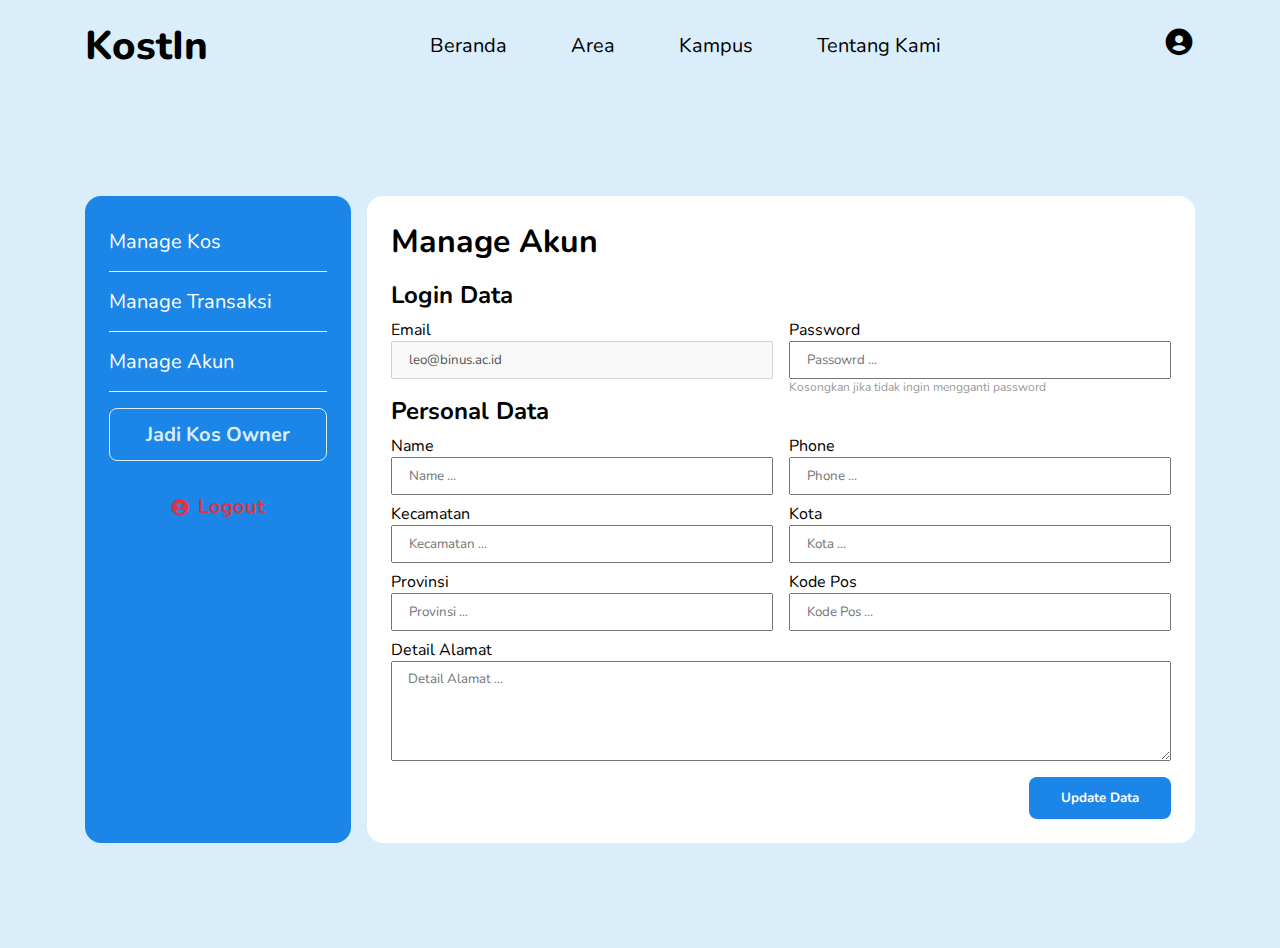
==== FE/manage-akun.html @ ce559eed "Update Manage Akun Page" ====
<!DOCTYPE html>
<html lang="en">
<head>
    <meta charset="UTF-8">
    <meta http-equiv="X-UA-Compatible" content="IE=edge">
    <meta name="viewport" content="width=device-width, initial-scale=1.0">
    <title>KostIn - Penyedia Kos Mahasiswa</title>
    <!-- Css Link -->
    <link rel="stylesheet" href="../public/assets/css/grid.css">
    <link rel="stylesheet" href="../public/assets/css/style.css">
    <link rel="stylesheet" href="../public/assets/css/akun.css">
    <!-- Extention Link -->
    <!-- Boxicons -->
    <link href='https://unpkg.com/boxicons@2.1.2/css/boxicons.min.css' rel='stylesheet'> 
    <!-- Datatables -->
    <script src="https://code.jquery.com/jquery-3.5.1.js"></script>
    <link rel="stylesheet" href="https://cdn.datatables.net/1.12.0/css/jquery.dataTables.min.css">
    <script src="https://cdn.datatables.net/1.12.0/js/jquery.dataTables.min.js"></script>
</head>
<body>
    <div class="wrapper">
        <div class="blue-background">
            <header>
                <div class="container">
                    <nav>
                        <div class="logo">
                            <span>KostIn</span>
                        </div>
                        <ul>
                            <li><a href="#">Beranda</a></li>
                            <li><a href="#">Area</a></li>
                            <li><a href="#">Kampus</a></li>
                            <li><a href="#">Tentang Kami</a></li>
                        </ul>
                        <!-- Without Login -->
                        <!-- <div class="btn-header">
                            <a href="#">Masuk</a>
                        </div> -->
                        <!-- With Login -->
                        <div class="btn-akun">
                            <a href="#"><i class='bx bxs-user-circle'></i></a>
                        </div>
                    </nav>
                </div>
             </header>
             <section class="bg-banner">
                <div class="container">
                    <div class="row with-gap">
                        <div class="col-xl-3 col-lg-3 col-md-12 no-padding">
                            <div class="akun-nav">
                                <ul>
                                    <li><a href="#">Manage Kos</a></li>
                                    <li><a href="#">Manage Transaksi</a></li>
                                    <li><a href="#">Manage Akun</a></li>
                                    <li><a href="#" class="kos-owner">Jadi Kos Owner</a></li>
                                    <li><a href="#" class="logout"><i class='bx bxs-user-circle'></i> Logout</a></li>
                                </ul>
                            </div>
                        </div>
                        <div class="col-xl-9 col-lg-9 col-md-12 no-padding">
                            <div class="akun-layer">
                                <div class="layer-title">
                                    <h1>Manage Akun</h1>
                                </div>
                                <div class="layer-form">
                                    <form action="">
                                        <div class="row">
                                            <div class="col-xl-12 col-lg-12 no-padding">
                                                <h2>Login Data</h2>
                                            </div>
                                            <div class="col-xl-6 col-lg-6 col-md-12 no-padding">
                                                <label for="form-email">Email</label>
                                                <input type="email" placeholder="Email ..." value="leo@binus.ac.id" disabled id="form-email" name="form-email">
                                            </div>
                                            <div class="col-xl-6 col-lg-6 col-md-12 no-padding">
                                                <label for="form-password">Password</label>
                                                <input type="password" placeholder="Passowrd ..." id="form-password" name="form-password">
                                                <div class="form-desc">
                                                    <span>Kosongkan jika tidak ingin mengganti password</span>
                                                </div>
                                            </div>
                                            <div class="col-xl-12 col-lg-12 no-padding">
                                                <h2>Personal Data</h2>
                                            </div>
                                            <div class="col-xl-6 col-lg-6 col-md-12 no-padding">
                                                <label for="form-name">Name</label>
                                                <input type="text" placeholder="Name ..." id="form-name" name="form-name">
                                            </div>
                                            <div class="col-xl-6 col-lg-6 col-md-12 no-padding">
                                                <label for="form-phone">Phone</label>
                                                <input type="text" placeholder="Phone ..." id="form-phone" name="form-phone">
                                            </div>
                                            <div class="col-xl-6 col-lg-6 col-md-12 no-padding">
                                                <label for="form-kecamatan">Kecamatan</label>
                                                <input type="text" placeholder="Kecamatan ..." id="form-kecamatan" name="form-kecamatan">
                                            </div>
                                            <div class="col-xl-6 col-lg-6 col-md-12 no-padding">
                                                <label for="form-kota">Kota</label>
                                                <input type="text" placeholder="Kota ..." id="form-kota" name="form-kota">
                                            </div>
                                            <div class="col-xl-6 col-lg-6 col-md-12 no-padding">
                                                <label for="form-provinsi">Provinsi</label>
                                                <input type="text" placeholder="Provinsi ..." id="form-provinsi" name="form-provinsi">
                                            </div>
                                            <div class="col-xl-6 col-lg-6 col-md-12 no-padding">
                                                <label for="form-kode-pos">Kode Pos</label>
                                                <input type="text" placeholder="Kode Pos ..." id="form-kode-pos" name="form-kode-pos">
                                            </div>
                                            <div class="col-xl-12 col-lg-12 no-padding">
                                                <label for="form-detail-alamat">Detail Alamat</label>
                                                <textarea name="form-detail-alamat" id="form-detail-alamat" placeholder="Detail Alamat ..."></textarea>
                                            </div>
                                            <div class="col-xl-12 col-lg-12 no-padding">
                                                <div class="form-button">
                                                    <button>Update Data</button>
                                                </div>
                                            </div>
                                        </div>
                                    </form>
                                </div>
                            </div>
                        </div>
                    </div>
                </div>
             </section>
        </div>
    </div>
    <script>
        $(document).ready(function () {
            $('#datatables').DataTable();
        });
    </script>
</body>
</html>
---- public/assets/css/grid.css ----
.container {
    width: 1140px;
    margin: auto;
    padding: 0 15px;
}

.row {
    display: grid;
    grid-template-columns: repeat(12, 1fr);
    width: 100%;
    /* height: 100%; */
    padding: 0 -15px;
}

[class*='col-']{
    padding: 0 15px;
}

@media(min-width: 1200px){
    .container { width: 1140px; }
    .col-xl-1 { grid-column: 1 span; }
    .col-xl-2 { grid-column: 2 span; }
    .col-xl-3 { grid-column: 3 span; }
    .col-xl-4 { grid-column: 4 span; }
    .col-xl-5 { grid-column: 5 span; }
    .col-xl-6 { grid-column: 6 span; }
    .col-xl-7 { grid-column: 7 span; }
    .col-xl-8 { grid-column: 8 span; }
    .col-xl-9 { grid-column: 9 span; }
    .col-xl-10 { grid-column: 10 span; }
    .col-xl-11 { grid-column: 11 span; }
    .col-xl-12 { grid-column: 12 span; }
}

@media(max-width: 1200px){
    .container { width: 960px; }
    .col-lg-1 { grid-column: 1 span; }
    .col-lg-2 { grid-column: 2 span; }
    .col-lg-3 { grid-column: 3 span; }
    .col-lg-4 { grid-column: 4 span; }
    .col-lg-5 { grid-column: 5 span; }
    .col-lg-6 { grid-column: 6 span; }
    .col-lg-7 { grid-column: 7 span; }
    .col-lg-8 { grid-column: 8 span; }
    .col-lg-9 { grid-column: 9 span; }
    .col-lg-10 { grid-column: 10 span; }
    .col-lg-11 { grid-column: 11 span; }
    .col-lg-12 { grid-column: 12 span; }
}

@media(max-width: 992px){
    .container { width: 720px; }
    .col-md-1 { grid-column: 1 span; }
    .col-md-2 { grid-column: 2 span; }
    .col-md-3 { grid-column: 3 span; }
    .col-md-4 { grid-column: 4 span; }
    .col-md-5 { grid-column: 5 span; }
    .col-md-6 { grid-column: 6 span; }
    .col-md-7 { grid-column: 7 span; }
    .col-md-8 { grid-column: 8 span; }
    .col-md-9 { grid-column: 9 span; }
    .col-md-10 { grid-column: 10 span; }
    .col-md-11 { grid-column: 11 span; }
    .col-md-12 { grid-column: 12 span; }
}

@media(max-width: 768px){
    .container { width: 540px; }
    .col-sm-1 { grid-column: 1 span; }
    .col-sm-2 { grid-column: 2 span; }
    .col-sm-3 { grid-column: 3 span; }
    .col-sm-4 { grid-column: 4 span; }
    .col-sm-5 { grid-column: 5 span; }
    .col-sm-6 { grid-column: 6 span; }
    .col-sm-7 { grid-column: 7 span; }
    .col-sm-8 { grid-column: 8 span; }
    .col-sm-9 { grid-column: 9 span; }
    .col-sm-10 { grid-column: 10 span; }
    .col-sm-11 { grid-column: 11 span; }
    .col-sm-12 { grid-column: 12 span; }
}

@media(max-width: 576px){
    .container { width: 100%; }
    .col-xs-1 { grid-column: 1 span; }
    .col-xs-2 { grid-column: 2 span; }
    .col-xs-3 { grid-column: 3 span; }
    .col-xs-4 { grid-column: 4 span; }
    .col-xs-5 { grid-column: 5 span; }
    .col-xs-6 { grid-column: 6 span; }
    .col-xs-7 { grid-column: 7 span; }
    .col-xs-8 { grid-column: 8 span; }
    .col-xs-9 { grid-column: 9 span; }
    .col-xs-10 { grid-column: 10 span; }
    .col-xs-11 { grid-column: 11 span; }
    .col-xs-12 { grid-column: 12 span; }
}
---- public/assets/css/style.css ----
@import url('https://fonts.googleapis.com/css2?family=Nunito:ital,wght@0,200;0,300;0,400;0,500;0,600;0,700;0,800;0,900;1,200;1,300;1,400;1,500;1,600;1,700;1,800;1,900&display=swap');

:root {
    --primary-color: #D9EDFB;
    --secondary-color: #1C85E8;
}

* {
    margin: 0;
    padding: 0;
    box-sizing: border-box;
    font-family: Nunito;
}

/* Utils */
.blue-background {
    background-color: var(--primary-color);
}

.w-100 {
    width: 100% !important;
}

.no-padding {
    padding: 0 !important;
}

.with-gap {
    gap: 1rem;
}

/* Header */
nav {
    display: flex;
    justify-content: space-between;
    align-items: center;
    width: 100%;
    padding: 1rem 0;
}

.logo span {
    font-size: 2.5em;
    font-weight: 800;
}

nav ul {
    display: flex;
    list-style: none;
}

nav ul li a {
    padding: 1rem 2rem;
    color: #000;
    font-size: 1.25em;
    display: block;
    text-decoration: none;
}

.btn-header a {
    padding: .75rem 2rem;
    background-color: var(--secondary-color);
    border-radius: 1rem;
    color: #fff;
    font-weight: bold;
    font-size: 1.25em;
    text-decoration: none;
}

.btn-akun a {
    font-size: 2em;
    color: #000;
}

/* Footer */
footer {
    background-color: #1f1f1f;
    padding: 2rem 0;
    color: #fff;
}

.footer-info h2 {
    font-size: 3.5em;
}

.footer-info p {
    width: 90%;
    color: #999;
    line-height: 1.7;
}

.footer-section h3 {
    font-size: 1.5em;
    margin-bottom: 1.5rem;
}

.footer-section ul {
    margin-left: 1rem;
}

.footer-section ul li a {
    text-decoration: none;
    color: #ececec;
    display: block;
    padding: .25rem 0;
}

.footer-sosmed {
    display: flex;
}

.footer-section i {
    font-size: 2em;
    display: block;
    margin-right: 1rem;
}

footer hr {
    height: 0;
    border: 1px solid #333;
    margin-top: 2rem;
}

.footer-copyright {
    display: flex;
    justify-content: space-between;
    align-items: center;
    padding: 1rem 15px 0;
}

.footer-copyright span {
    color: #999;
}

.footer-logo {
    font-size: 1.25em;
    color: #fff !important;
    font-weight: bold;
}
---- public/assets/css/akun.css ----
/* header {
    position: fixed;
    width: 100%;
} */

/* Banner */
.bg-banner {
    min-height: calc(100vh - 75px + 2rem);
    display: flex;
    justify-content: center;
    align-items: center;
}

.akun-nav {
    background-color: var(--secondary-color);
    min-height: 70vh;
    height: 100%;
    border-radius: 1rem;
    padding: 1rem 1.5rem;
    display: flex;
    flex-direction: column;
    justify-content: space-between;
}

.akun-nav ul {
    list-style: none;
}

.akun-nav ul li a {
    display: block;
    padding: 1rem 0;
    border-bottom: 1px solid #fff;
    color: #fff;
    text-decoration: none;
    font-size: 1.25em;
}

.akun-nav ul li a.kos-owner {
    color: var(--primary-color);
    /* background-color: var(--primary-color); */
    margin-top: 1rem;
    border: 1px solid var(--primary-color);
    text-align: center;
    font-weight: bold;
    padding: .75rem 0;
    border-radius: .5rem;
}

.akun-nav ul li a.logout {
    color: #dc3545;
    border: 0;
    /* text-align: center; */
    font-weight: bold;
    margin-top: 1rem;
    display: flex;
    justify-content: center;
    align-items: center;
    gap: .5rem;
}

.akun-layer {
    background-color: #fff;
    min-height: 70vh;
    border-radius: 1rem;
    padding: 1.5rem;
}

.layer-title {
    display: flex;
    justify-content: space-between;
    margin-bottom: 1rem;
}

.layer-title h1 {
    font-size: 2em;
}

.layer-title button {
    padding: .5rem 2rem;
    border: 0;
    border-radius: .5rem;
    background-color: var(--secondary-color);
    color: #fff;
    font-weight: bold;
}

#datatables {
    width: 100%;
}

#datatables button.default-btn {
    padding: .5rem .75em;
    font-size: .75em;
    border-radius: .5rem;
    background-color: var(--secondary-color);
    border: 0;
    color: #fff;
}

#datatables button.true-btn {
    padding: .5rem 1rem;
    border-radius: .5rem;
    background-color: #198754;
    border: 0;
    color: #fff;
}

#datatables button.false-btn {
    padding: .5rem 1rem;
    border-radius: .5rem;
    background-color: #dc3545;
    border: 0;
    color: #fff;
}

/* .dataTables_wrapper .dataTables_paginate .paginate_button.current {
    background-color: var(--secondary-color) !important;
    color: #fff !important;
} */

.layer-form .row {
    gap: 0 1rem;
}

.layer-form form label {
    display: block;
    margin-top: .5rem;
}

.layer-form form input {
    display: block;
    width: 100%;
    padding: .5rem 1rem;
}

.layer-form form textarea {
    display: block;
    width: 100%;
    padding: .5rem 1rem;
    height: 100px;
}

.form-desc {
    color: #999;
    font-size: .75em;
}

.form-button {
    display: flex;
    width: 100%;
    justify-content: flex-end;
}

.form-button button {
    padding: .75rem 2rem;
    background-color: var(--secondary-color);
    border: 0;
    border-radius: .5rem;
    color: #fff;
    font-weight: bold;
    margin-top: 1rem;
}
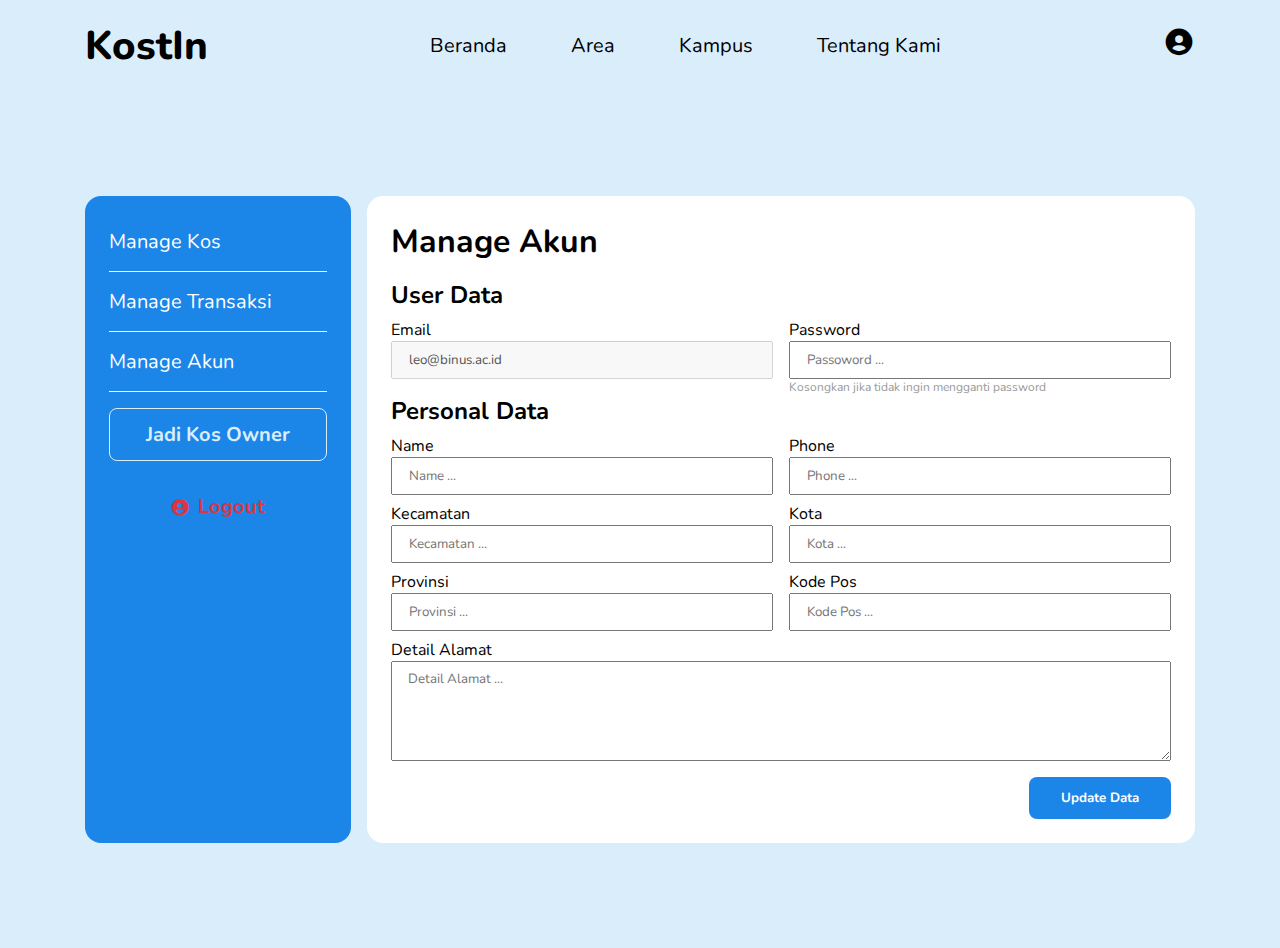
==== commit 79cc823a: "Update Minor" ====
--- a/FE/manage-akun.html
+++ b/FE/manage-akun.html
@@ -66,7 +66,7 @@
                                     <form action="">
                                         <div class="row">
                                             <div class="col-xl-12 col-lg-12 no-padding">
-                                                <h2>Login Data</h2>
+                                                <h2>User Data</h2>
                                             </div>
                                             <div class="col-xl-6 col-lg-6 col-md-12 no-padding">
                                                 <label for="form-email">Email</label>
@@ -74,7 +74,7 @@
                                             </div>
                                             <div class="col-xl-6 col-lg-6 col-md-12 no-padding">
                                                 <label for="form-password">Password</label>
-                                                <input type="password" placeholder="Passowrd ..." id="form-password" name="form-password">
+                                                <input type="password" placeholder="Passoword ..." id="form-password" name="form-password">
                                                 <div class="form-desc">
                                                     <span>Kosongkan jika tidak ingin mengganti password</span>
                                                 </div>
--- a/public/assets/css/style.css
+++ b/public/assets/css/style.css
@@ -27,6 +27,11 @@
 
 .with-gap {
     gap: 1rem;
+}
+
+.text-danger {
+    font-size: .75em;
+    color: #dc3545 !important;
 }
 
 /* Header */
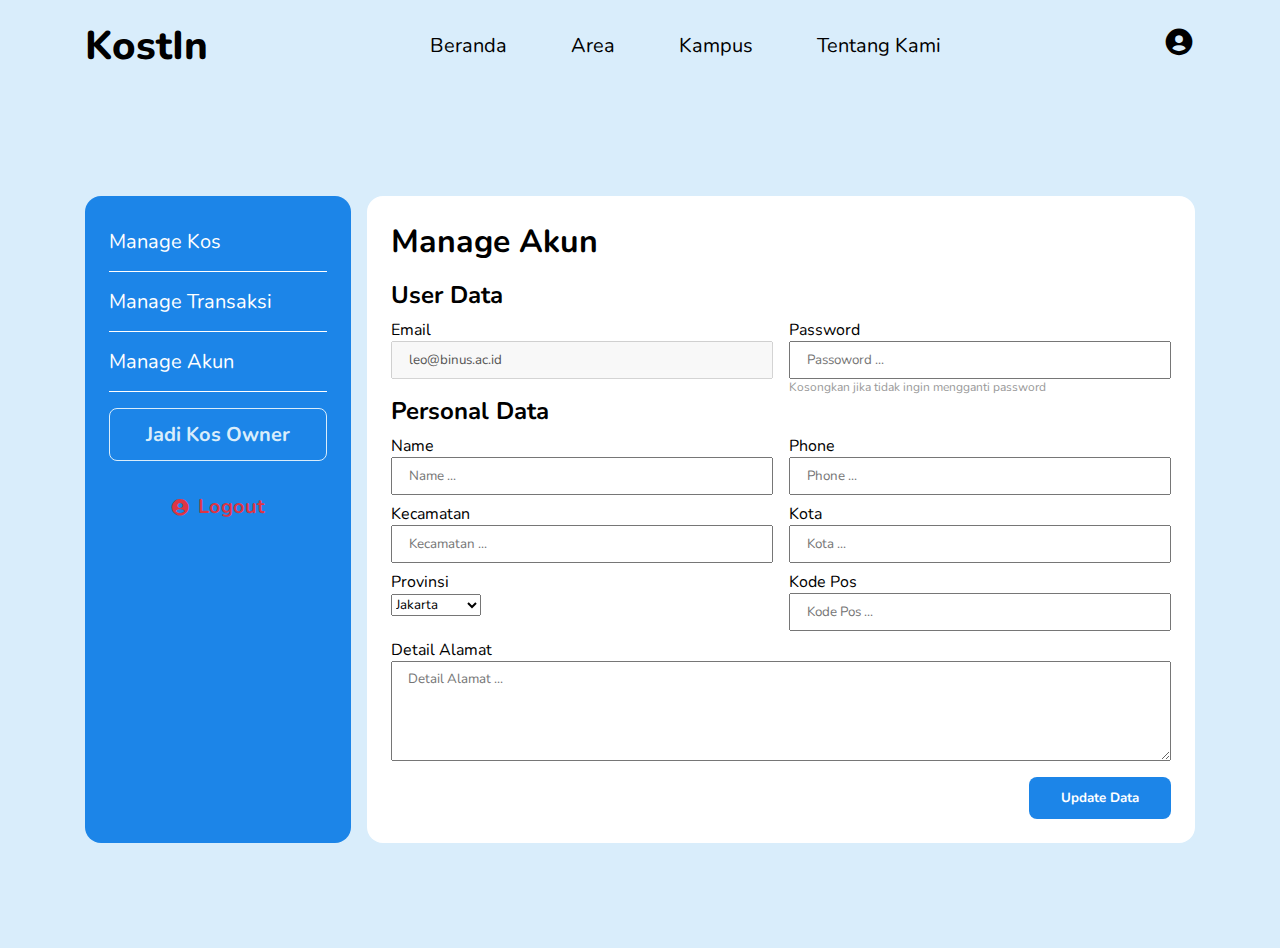
==== commit 1630c910: "Update Provinsi" ====
--- a/FE/manage-akun.html
+++ b/FE/manage-akun.html
@@ -100,7 +100,19 @@
                                             </div>
                                             <div class="col-xl-6 col-lg-6 col-md-12 no-padding">
                                                 <label for="form-provinsi">Provinsi</label>
-                                                <input type="text" placeholder="Provinsi ..." id="form-provinsi" name="form-provinsi">
+                                                <!-- <input type="text" placeholder="Provinsi ..." id="form-provinsi" name="form-provinsi"> -->
+                                                <select name="form-provinsi" id="form-provinsi">
+                                                    <option value="Jakarta">Jakarta</option>
+                                                    <option value="Yogyakarta">Yogyakarta</option>
+                                                    <option value="Malang">Malang</option>
+                                                    <option value="Semarang">Semarang</option>
+                                                    <option value="Medan">Medan</option>
+                                                    <option value="Surabaya">Surabaya</option>
+                                                    <option value="Bandung">Bandung</option>
+                                                    <option value="Denpasar">Denpasar</option>
+                                                    <option value="Tangerang">Tangerang</option>
+                                                    <option value="Palembang">Palembang</option>
+                                                </select>
                                             </div>
                                             <div class="col-xl-6 col-lg-6 col-md-12 no-padding">
                                                 <label for="form-kode-pos">Kode Pos</label>
